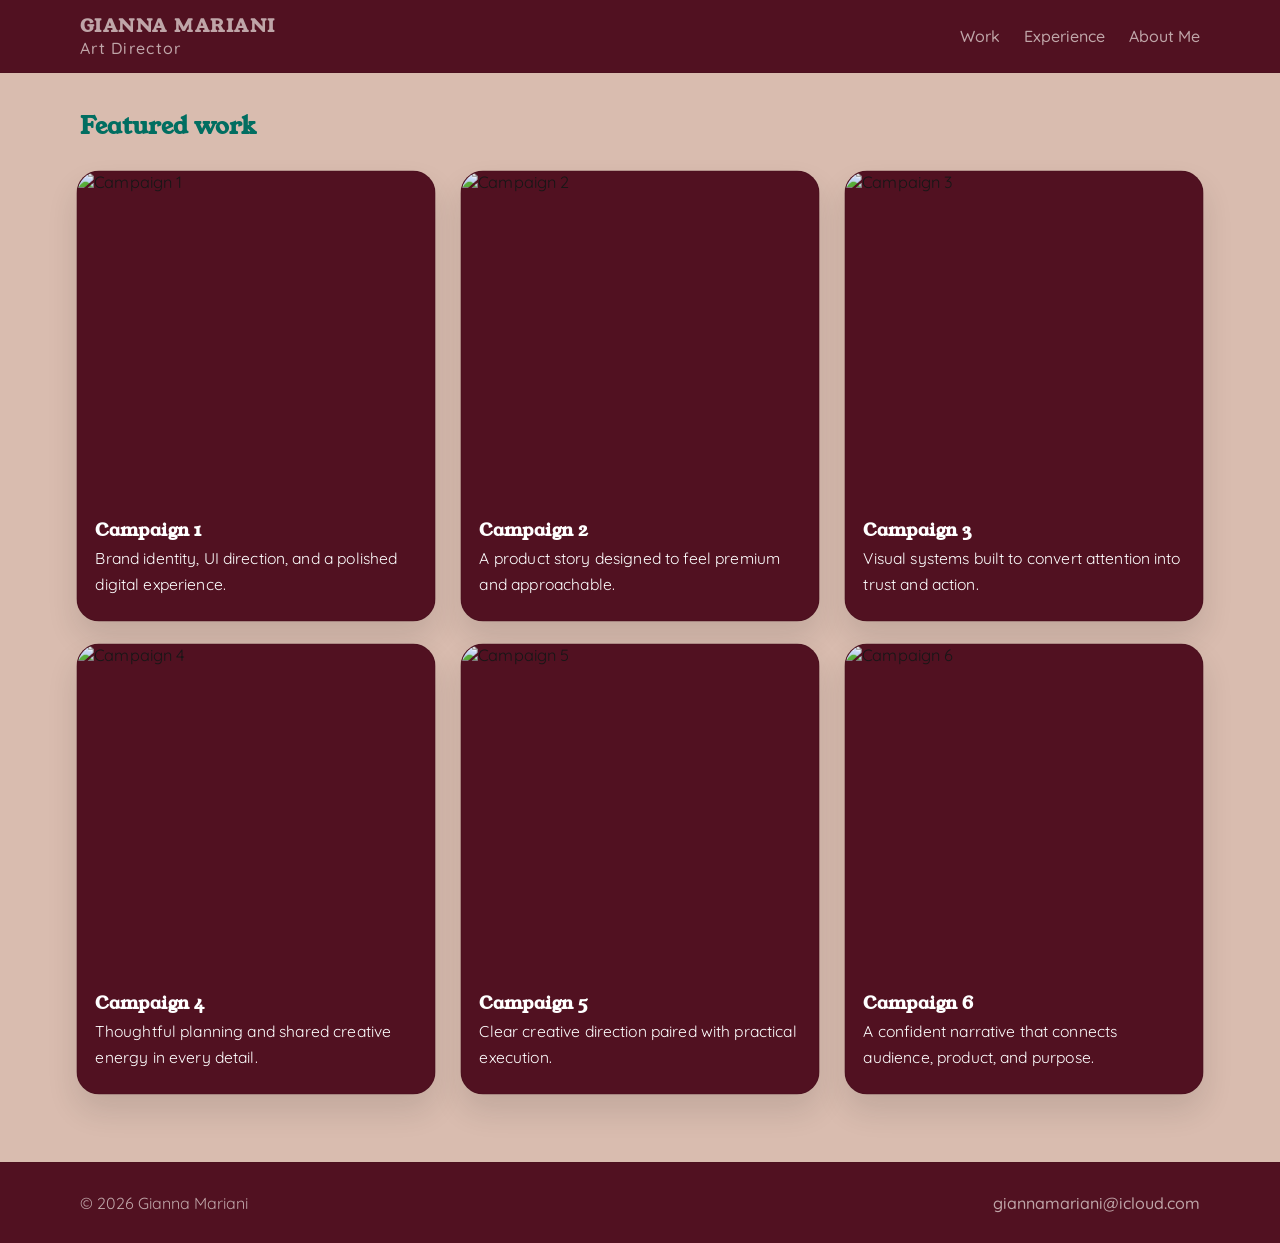
==== index.html @ 4737c0e6 "Initial portfolio site" ====
<!DOCTYPE html>
<html lang="en">
  <head>
    <meta charset="UTF-8" />
    <meta name="viewport" content="width=device-width, initial-scale=1.0" />
    <title>Gianna's Portfolio </title>
    <link rel="preconnect" href="https://fonts.googleapis.com">
    <link rel="preconnect" href="https://fonts.gstatic.com" crossorigin>
    <link href="https://fonts.googleapis.com/css2?family=Young+Serif&display=swap" rel="stylesheet">
    <link href="https://fonts.googleapis.com/css2?family=Quicksand:wght@400;500;600;700&display=swap" rel="stylesheet">
    <link rel="stylesheet" href="style.css" />
  </head>
  <body>
    <header class="site-header">
      <div class="container nav">
        <div class="brand-block">
          <p class="brand brand-title">Gianna Mariani</p>
          <p class="brand-role">Art Director</p>
        </div>

        <nav class="menu">
          <a class="menu-link" href="#work">Work</a>
          <a class="menu-link" href="experience.html">Experience</a>
          <a class="menu-link" href="about-me.html">About Me</a>
        </nav>
      </div>
    </header>

    <main>
      <!-- <section class="hero container" id="about">
        <div class="hero-copy">
          <p class="eyebrow">Creative portfolio</p>
          <h1>Build something memorable.</h1>
          <p class="lead">
            A modern portfolio layout for showcasing your work, story, and standout projects.
          </p>
          <div class="actions">
            <a href="#work" class="primary-btn">View work</a>
            <a href="#contact" class="secondary-btn">Contact</a>
          </div>
        </div>

        <div class="hero-media">
          <div class="image-frame">
            <img id="heroImage" src="" alt="Featured project" />
          </div>
        </div>
      </section> -->

      <section class="gallery container" id="work">
        <div class="section-heading">
          <!-- <p class="eyebrow">Selected projects</p> -->
          <h1>Featured work</h1>
        </div>
        <div id="cardGrid" class="card-grid" aria-live="polite"></div>
      </section>
    </main>

    <footer class="site-footer" id="contact">
      <div class="container footer-inner">
        <p>© 2026 Gianna Mariani</p>
        <a href="mailto:giannamariani@icloud.com">giannamariani@icloud.com</a>
      </div>
    </footer>

    <div id="projectModal" class="project-modal" aria-hidden="true">
      <div class="modal-content" role="dialog" aria-modal="true" aria-labelledby="modalTitle">
        <button id="closeModal" class="close-modal" aria-label="Close">×</button>
        <img id="modalImage" src="" alt="" />
        <div class="modal-copy">
          <h2 id="modalTitle"></h2>
          <p id="modalCaption"></p>
        </div>
      </div>
    </div>

    <script src="js.js?v=20260914-1" defer></script>
  </body>
</html>
---- style.css ----
:root {
  --bg: #d9bcaf;
  --panel: #ffffff;
  --text: #171717;
  --muted: #5c5c5c;
  --accent: #5a4244;
  --accent-soft: #fef3c7;
  --line: rgba(23, 23, 23, 0.08);
  --shadow: 0 20px 45px rgba(15, 23, 42, 0.08);
}

* {
  box-sizing: border-box;
}

html {
  scroll-behavior: smooth;
}

h1,
.brand {
  font-family: "Young Serif", serif;
}

h1 {
  color: #016e61;
}
h2{
    color: #016e61;
}
p {
  color: #08665d;
}

body {
  margin: 0;
  font-family: "Quicksand", sans-serif;
  background-color: var(--bg);
  color: var(--text);
}

img {
  display: block;
  width: 100%;
}

.container {
  width: min(1120px, calc(100% - 32px));
  margin: 0 auto;
}

.site-header {
  position: sticky;
  top: 0;
  z-index: 10;
  background: #511121;
  color: #bfa5a8;
  /* backdrop-filter: blur(8px); */
  border-bottom: 1px solid var(--line);
}

.nav {
  display: flex;
  align-items: center;
  justify-content: space-between;
  min-height: 72px;
  gap: 1.5rem;
}

.brand-block {
  display: flex;
  flex-direction: column;
  justify-content: center;
  align-items: flex-start;
}

.brand {
  font-size: 1.15rem;
  font-weight: 800;
  letter-spacing: 0.08em;
  text-transform: uppercase;
  margin: 0;
}

.brand-title {
  font-size: 1.15rem;
  font-weight: 800;
  letter-spacing: 0.08em;
  text-transform: uppercase;
  margin: 0;
  font-family: "Young Serif", serif;
  color: #bfa5a8;
}

.brand-role {
  margin: 0;
  font-size: 1rem;
  line-height: 1.2;
  letter-spacing: 0.08em;
  text-transform: none;
  color: #bfa5a8;
  font-family: "Quicksand", sans-serif;
  font-weight: 500;
}

.menu {
  margin-left: auto;
  display: flex;
  gap: 1.5rem;
  align-items: center;
}

.menu a,
.site-footer a {
  color: #bfa5a8;
  text-decoration: none;
  font-weight: 500;
  transition: color 0.2s ease;
}

.menu a:hover,
.site-footer a:hover {
  color: #016e61;
}

.hero {
  display: grid;
  grid-template-columns: 1.1fr 0.9fr;
  align-items: center;
  gap: 3rem;
  padding: 5rem 0 3.5rem;
}

.eyebrow {
  margin: 0 0 1rem;
  font-size: 0.8rem;
  letter-spacing: 0.18em;
  text-transform: uppercase;
  font-weight: 700;
  color: var(--accent);
}


.hero-copy h1 {
  margin: 0;
  font-size: clamp(2.8rem, 5vw, 5rem);
  line-height: 0.95;
  letter-spacing: -0.06em;
  color: #283d3b
}

.lead {
  margin-top: 1.25rem;
  max-width: 560px;
  font-size: 1.08rem;
  line-height: 1.7;
  color: #095f56;
}

.actions {
  display: flex;
  flex-wrap: wrap;
  gap: 1rem;
  margin-top: 2rem;
}

.primary-btn,
.secondary-btn {
  display: inline-flex;
  align-items: center;
  justify-content: center;
  min-height: 48px;
  padding: 0 1.3rem;
  border-radius: 999px;
  text-decoration: none;
  font-weight: 600;
  transition: transform 0.2s ease, box-shadow 0.2s ease;
}

.primary-btn {
  background: var(--text);
  color: #fff;
  box-shadow: var(--shadow);
}

.secondary-btn {
  background: rgba(23, 23, 23, 0.04);
  border: 1px solid var(--line);
  color: var(--text);
}

.primary-btn:hover,
.secondary-btn:hover {
  transform: translateY(-1px);
}

.hero-media {
  display: flex;
  justify-content: center;
}

.image-frame {
  position: relative;
  width: min(100%, 520px);
  border-radius: 28px;
  overflow: hidden;
  background: var(--panel);
  box-shadow: var(--shadow);
}

.image-frame::before {
  content: "";
  position: absolute;
  inset: 16px auto auto 16px;
  width: 90px;
  height: 90px;
  background: rgba(255, 255, 255, 0.45);
  border-radius: 50%;
  filter: blur(5px);
}

.image-frame img {
  height: 620px;
  object-fit: cover;
}

.gallery {
  padding: 1rem 0 4.5rem;
}

.experience-page {
  padding: 2rem 0 4.5rem;
}

.experience-panel {
  background: #511121;
  border: 1px solid var(--line);
  border-radius: 22px;
  box-shadow: 0 16px 30px rgba(22, 22, 22, 0.12);
  min-height: 320px;
  display: flex;
  align-items: center;
  justify-content: center;
  padding: 2rem;
}

.experience-panel p {
  margin: 0;
  color: #ffffff;
  font-family: "Quicksand", sans-serif;
  font-size: clamp(1.2rem, 2vw, 2rem);
  text-align: center;
}

.about-content {
  width: min(700px, 100%);
  display: flex;
  flex-direction: column;
  align-items: center;
  gap: 1.75rem;
}

.about-copy {
  max-width: 620px;
  line-height: 1.7;
  font-size: clamp(1.15rem, 2vw, 1.8rem);
  text-align: center;
}

.contact-list {
  display: flex;
  flex-direction: column;
  align-items: flex-start;
  gap: 0.9rem;
  width: 100%;
}

.contact-row {
  display: inline-flex;
  align-items: center;
  gap: 0.8rem;
  color: #ffffff;
  text-decoration: none;
  font-family: "Quicksand", sans-serif;
  font-size: 1rem;
  font-weight: 600;
  transition: opacity 0.2s ease;
}

.contact-row:hover {
  opacity: 0.8;
}

.contact-row svg {
  width: 22px;
  height: 22px;
  fill: currentColor;
  flex-shrink: 0;
}

.section-heading {
  margin-bottom: 2rem;
}

.section-heading h2 {
  margin: 0;
  font-size: clamp(2rem, 3vw, 2.8rem);
  letter-spacing: -0.05em;
  color: #016e61;
}

.card-grid {
  display: grid;
  grid-template-columns: repeat(3, minmax(0, 1fr));
  gap: 2rem;
}

.card {
  background: #511121;
  border: 1px solid var(--line);
  border-radius: 22px;
  overflow: hidden;
  box-shadow: 0 16px 30px rgba(22, 22, 22, 0.12);
  transform: scale(1.02);
  transition: transform 0.25s ease, box-shadow 0.25s ease;
  cursor: pointer;
}

.card:hover {
  transform: scale(1.05) rotate(-1deg);
  box-shadow: 0 22px 38px rgba(22, 22, 22, 0.18);
}

.card-image {
  width: 100%;
  height: 320px;
  object-fit: cover;
}

.card-body {
  padding: 1.2rem 1.1rem 1.4rem;
}

.young-serif-regular {
  font-family: "Quicksand", sans-serif;
  font-weight: 400;
  font-style: normal;
}

.card-title {
  margin: 0 0 0.3rem;
  font-size: 1.1rem;
  color: #ffffff;
  font-family: "Young Serif", serif;
}

.card-caption {
  margin: 0;
  color: #ffffff;
  line-height: 1.6;
  font-size: 0.96rem;
  font-family: "Quicksand", sans-serif;
}

.project-modal {
  position: fixed;
  inset: 0;
  background: rgba(17, 17, 17, 0.72);
  display: none;
  align-items: center;
  justify-content: center;
  padding: 24px;
  z-index: 1000;
}

.project-modal.active {
  display: flex;
}

.modal-content {
  position: relative;
  width: min(820px, 100%);
  background: #fff;
  border-radius: 24px;
  overflow: hidden;
  box-shadow: 0 30px 60px rgba(0, 0, 0, 0.25);
}

.modal-content img {
  width: 100%;
  max-height: 65vh;
  object-fit: cover;
}

.modal-copy {
  padding: 1.5rem 1.5rem 1.8rem;
}

.modal-copy h2 {
  margin: 0 0 0.5rem;
  color: #511121;
  font-family: "Young Serif", serif;
}

.modal-copy p {
  margin: 0;
  color: #08665d;
  font-family: "Quicksand", sans-serif;
  line-height: 1.6;
}

.close-modal {
  position: absolute;
  top: 14px;
  right: 14px;
  width: 38px;
  height: 38px;
  border: none;
  border-radius: 50%;
  background: rgba(255, 255, 255, 0.9);
  color: #511121;
  font-size: 1.8rem;
  cursor: pointer;
}

body.modal-open {
  overflow: hidden;
}

.site-footer {
  border-top: 1px solid var(--line);
  background: #511121;
  color: #bfa5a8;
}

.footer-inner {
  display: flex;
  justify-content: space-between;
  align-items: center;
  min-height: 80px;
  gap: 1rem;
}

.footer-inner p {
  margin: 0;
  color: #bfa5a8;
}

.site-footer a {
  color: #bfa5a8;
}

@media (max-width: 820px) {
  .hero {
    grid-template-columns: 1fr;
    padding-top: 4rem;
  }

  .card-grid {
    grid-template-columns: 1fr;
  }

  .image-frame img {
    height: 420px;
  }
}

@media (max-width: 540px) {
  .nav {
    flex-direction: column;
    justify-content: center;
    gap: 0.75rem;
    padding: 1rem 0;
  }

  .menu {
    gap: 1rem;
    flex-wrap: wrap;
    justify-content: center;
  }

  .menu-link{
    color: #bfa5a8;
  }

  .hero-copy h1 {
    line-height: 1.05;
  }

  .footer-inner {
    flex-direction: column;
    justify-content: center;
    text-align: center;
    padding: 1rem 0;
  }
}
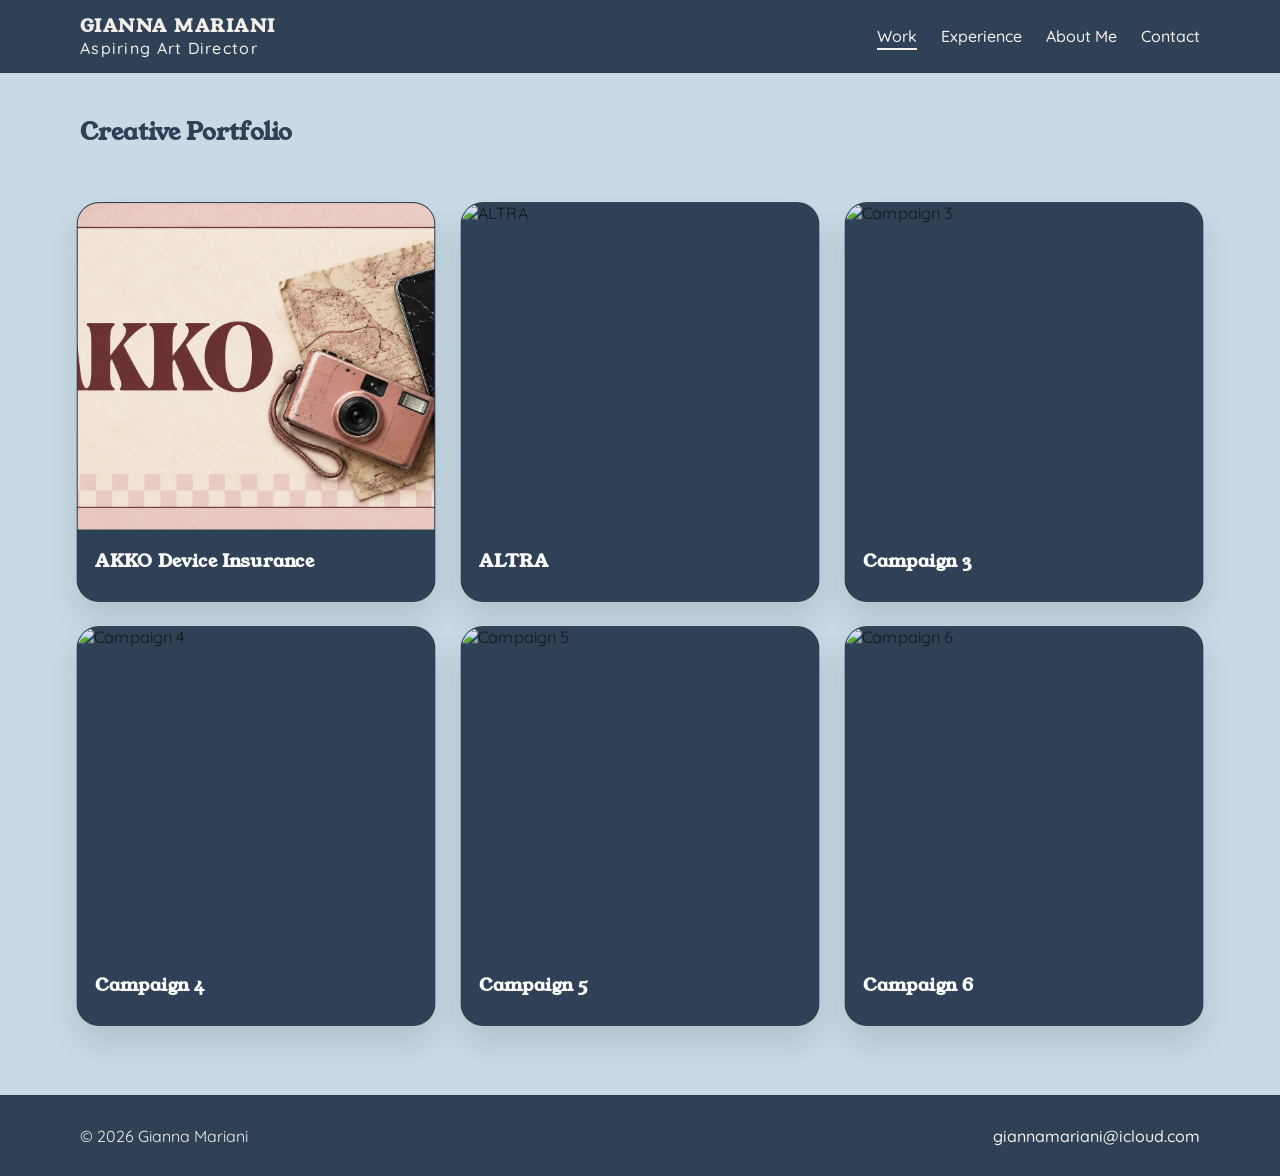
==== commit 76e1b4e7: "Update portfolio campaigns and styling" ====
--- a/index.html
+++ b/index.html
@@ -15,13 +15,14 @@
       <div class="container nav">
         <div class="brand-block">
           <p class="brand brand-title">Gianna Mariani</p>
-          <p class="brand-role">Art Director</p>
+          <p class="brand-role">Aspiring Art Director</p>
         </div>
 
         <nav class="menu">
-          <a class="menu-link" href="#work">Work</a>
+          <a class="menu-link" href="#work" aria-current="location">Work</a>
           <a class="menu-link" href="experience.html">Experience</a>
           <a class="menu-link" href="about-me.html">About Me</a>
+          <a class="menu-link" href="contact.html">Contact</a>
         </nav>
       </div>
     </header>
@@ -50,7 +51,7 @@
       <section class="gallery container" id="work">
         <div class="section-heading">
           <!-- <p class="eyebrow">Selected projects</p> -->
-          <h1>Featured work</h1>
+          <h1>Creative Portfolio</h1>
         </div>
         <div id="cardGrid" class="card-grid" aria-live="polite"></div>
       </section>
@@ -63,17 +64,6 @@
       </div>
     </footer>
 
-    <div id="projectModal" class="project-modal" aria-hidden="true">
-      <div class="modal-content" role="dialog" aria-modal="true" aria-labelledby="modalTitle">
-        <button id="closeModal" class="close-modal" aria-label="Close">×</button>
-        <img id="modalImage" src="" alt="" />
-        <div class="modal-copy">
-          <h2 id="modalTitle"></h2>
-          <p id="modalCaption"></p>
-        </div>
-      </div>
-    </div>
-
     <script src="js.js?v=20260914-1" defer></script>
   </body>
 </html>
--- a/style.css
+++ b/style.css
@@ -1,5 +1,5 @@
 :root {
-  --bg: #d9bcaf;
+  --bg: #c7dae5;
   --panel: #ffffff;
   --text: #171717;
   --muted: #5c5c5c;
@@ -23,10 +23,10 @@
 }
 
 h1 {
-  color: #016e61;
+  color: #f4efeb;
 }
 h2{
-    color: #016e61;
+    color: #f4efeb;
 }
 p {
   color: #08665d;
@@ -53,7 +53,7 @@
   position: sticky;
   top: 0;
   z-index: 10;
-  background: #511121;
+  background: #2f4157;
   color: #bfa5a8;
   /* backdrop-filter: blur(8px); */
   border-bottom: 1px solid var(--line);
@@ -89,7 +89,7 @@
   text-transform: uppercase;
   margin: 0;
   font-family: "Young Serif", serif;
-  color: #bfa5a8;
+  color: #f4efeb;
 }
 
 .brand-role {
@@ -98,7 +98,7 @@
   line-height: 1.2;
   letter-spacing: 0.08em;
   text-transform: none;
-  color: #bfa5a8;
+  color: #f4efeb;
   font-family: "Quicksand", sans-serif;
   font-weight: 500;
 }
@@ -110,17 +110,34 @@
   align-items: center;
 }
 
-.menu a,
-.site-footer a {
-  color: #bfa5a8;
+.menu a {
+  color: #f4efeb;
   text-decoration: none;
   font-weight: 500;
   transition: color 0.2s ease;
 }
 
 .menu a:hover,
-.site-footer a:hover {
-  color: #016e61;
+.menu a:focus-visible {
+  color: var(--bg);
+}
+
+.menu a[aria-current] {
+  text-decoration: underline;
+  text-decoration-thickness: 2px;
+  text-underline-offset: 0.35em;
+}
+
+.site-footer a {
+  color: #181457;
+  text-decoration: none;
+  font-weight: 500;
+  transition: color 0.2s ease;
+}
+
+.site-footer a:hover,
+.site-footer a:focus-visible {
+  color: var(--bg);
 }
 
 .hero {
@@ -233,7 +250,7 @@
 }
 
 .experience-panel {
-  background: #511121;
+  background: #2f4157;
   border: 1px solid var(--line);
   border-radius: 22px;
   box-shadow: 0 16px 30px rgba(22, 22, 22, 0.12);
@@ -306,7 +323,25 @@
   margin: 0;
   font-size: clamp(2rem, 3vw, 2.8rem);
   letter-spacing: -0.05em;
-  color: #016e61;
+  color: #f4efeb;
+}
+
+.section-heading h1,
+.section-heading h2 {
+  display: inline-block;
+  padding: 0.35rem 0.65rem;
+  border-radius: 4px;
+  background: #2f4157;
+}
+
+.section-heading h1 {
+  color: #2f4157;
+  background: transparent;
+  padding-left: 0;
+}
+
+.campaign-detail h1 {
+  color: #2f4157;
 }
 
 .card-grid {
@@ -316,14 +351,16 @@
 }
 
 .card {
-  background: #511121;
+  display: block;
+  background: #2f4157;
   border: 1px solid var(--line);
   border-radius: 22px;
   overflow: hidden;
   box-shadow: 0 16px 30px rgba(22, 22, 22, 0.12);
   transform: scale(1.02);
   transition: transform 0.25s ease, box-shadow 0.25s ease;
-  cursor: pointer;
+  color: inherit;
+  text-decoration: none;
 }
 
 .card:hover {
@@ -362,74 +399,104 @@
   font-family: "Quicksand", sans-serif;
 }
 
-.project-modal {
-  position: fixed;
-  inset: 0;
-  background: rgba(17, 17, 17, 0.72);
-  display: none;
+.campaign-detail {
+  padding: 2rem 0 4.5rem;
+}
+
+.campaign-detail h1 {
+  margin: 0 0 1rem;
+}
+
+.campaign-story-panel {
+  max-width: 880px;
+  margin: 0 auto;
+  padding: clamp(1.25rem, 3vw, 2.5rem);
+  border-radius: 8px;
+  background: #2f4157;
+}
+
+.campaign-story-panel p {
+  margin: 0;
+  font-size: 1.1rem;
+  line-height: 1.7;
+  color: #f4efeb;
+}
+
+.campaign-gallery {
+  display: grid;
+  grid-template-columns: minmax(0, 0.9fr) minmax(0, 1.2fr) minmax(0, 0.9fr);
+  align-items: start;
+  gap: clamp(0.75rem, 2vw, 1.75rem);
+  margin: 2rem 0 3rem;
+}
+
+.campaign-artwork {
+  min-width: 0;
+  margin: 0;
+  transition: transform 0.25s ease;
+}
+
+.campaign-artwork:hover {
+  transform: translateY(-6px);
+}
+
+.campaign-artwork img {
+  width: 100%;
+  height: auto;
+  border-radius: 8px;
+  box-shadow: 0 14px 30px rgba(47, 65, 87, 0.16);
+}
+
+.campaign-artwork figcaption {
+  margin-top: 0.65rem;
+  color: #2f4157;
+  font-size: 0.78rem;
+  font-weight: 600;
+  line-height: 1.4;
+}
+
+.campaign-artwork-left {
+  margin-top: 3.5rem;
+}
+
+.campaign-artwork-right {
+  margin-top: 1.5rem;
+}
+
+.campaign-detail-image {
+  margin-bottom: 2rem;
+  max-height: 68vh;
+  object-fit: cover;
+  border-radius: 22px;
+  box-shadow: 0 16px 30px rgba(22, 22, 22, 0.12);
+}
+
+.back-to-work {
+  display: inline-flex;
   align-items: center;
   justify-content: center;
-  padding: 24px;
-  z-index: 1000;
-}
-
-.project-modal.active {
-  display: flex;
-}
-
-.modal-content {
-  position: relative;
-  width: min(820px, 100%);
-  background: #fff;
-  border-radius: 24px;
-  overflow: hidden;
-  box-shadow: 0 30px 60px rgba(0, 0, 0, 0.25);
-}
-
-.modal-content img {
-  width: 100%;
-  max-height: 65vh;
-  object-fit: cover;
-}
-
-.modal-copy {
-  padding: 1.5rem 1.5rem 1.8rem;
-}
-
-.modal-copy h2 {
-  margin: 0 0 0.5rem;
-  color: #511121;
-  font-family: "Young Serif", serif;
-}
-
-.modal-copy p {
-  margin: 0;
-  color: #08665d;
-  font-family: "Quicksand", sans-serif;
-  line-height: 1.6;
-}
-
-.close-modal {
-  position: absolute;
-  top: 14px;
-  right: 14px;
-  width: 38px;
-  height: 38px;
-  border: none;
+  width: 44px;
+  height: 44px;
+  margin-bottom: 1rem;
+  border: 1px solid rgba(47, 65, 87, 0.25);
   border-radius: 50%;
-  background: rgba(255, 255, 255, 0.9);
-  color: #511121;
-  font-size: 1.8rem;
-  cursor: pointer;
-}
-
-body.modal-open {
-  overflow: hidden;
+  color: #2f4157;
+  font-weight: 700;
+  font-size: 1.75rem;
+  line-height: 1;
+  text-decoration: none;
+  transition: background-color 0.2s ease, color 0.2s ease;
+}
+
+.back-to-work:hover,
+.back-to-work:focus-visible {
+  background: #2f4157;
+  color: #f4efeb;
 }
 
 .site-footer {
   border-top: 1px solid var(--line);
-  background: #511121;
+  background: #2f4157;
   color: #bfa5a8;
 }
 
@@ -443,11 +510,11 @@
 
 .footer-inner p {
   margin: 0;
-  color: #bfa5a8;
+  color: #f4efeb;
 }
 
 .site-footer a {
-  color: #bfa5a8;
+  color: #f4efeb;
 }
 
 @media (max-width: 820px) {
@@ -458,6 +525,19 @@
 
   .card-grid {
     grid-template-columns: 1fr;
+  }
+
+  .campaign-gallery {
+    grid-template-columns: minmax(0, 1fr);
+    justify-items: center;
+    gap: 2rem;
+  }
+
+  .campaign-artwork,
+  .campaign-artwork-left,
+  .campaign-artwork-right {
+    width: min(100%, 480px);
+    margin-top: 0;
   }
 
   .image-frame img {
